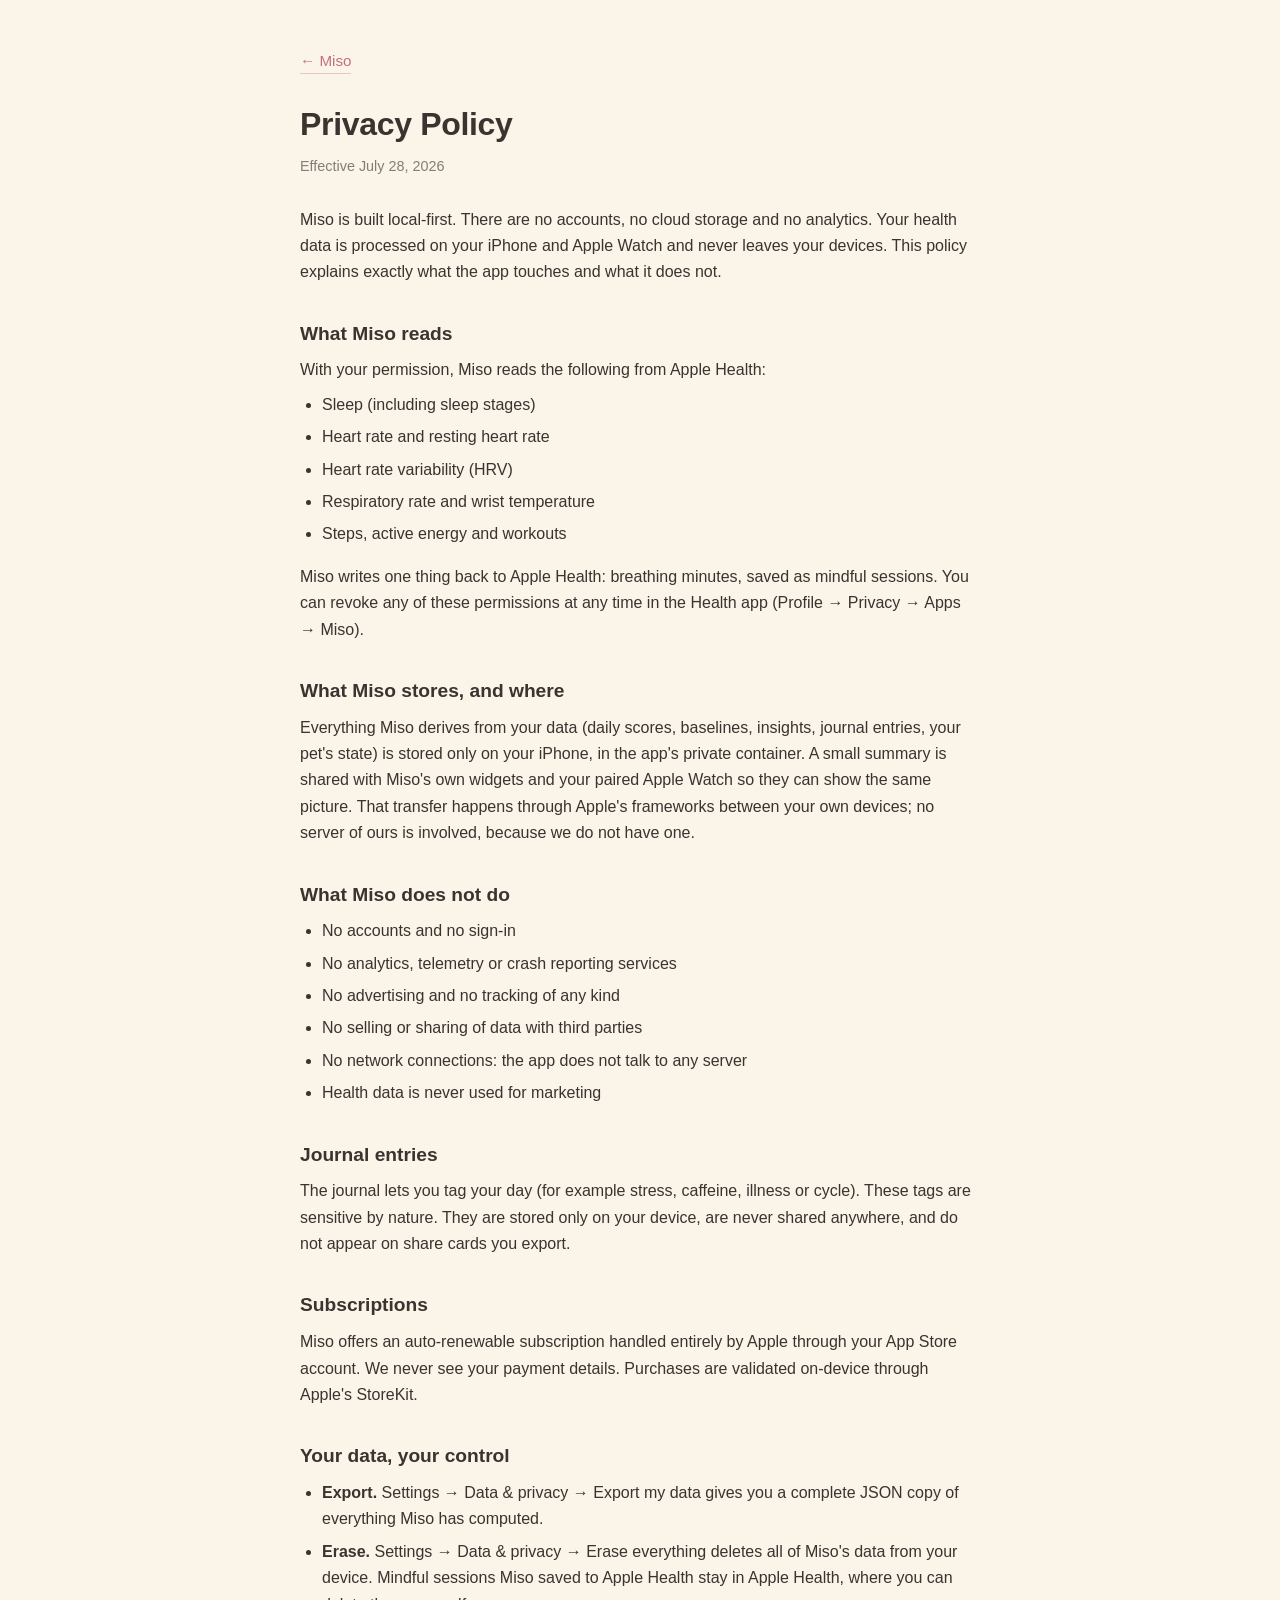
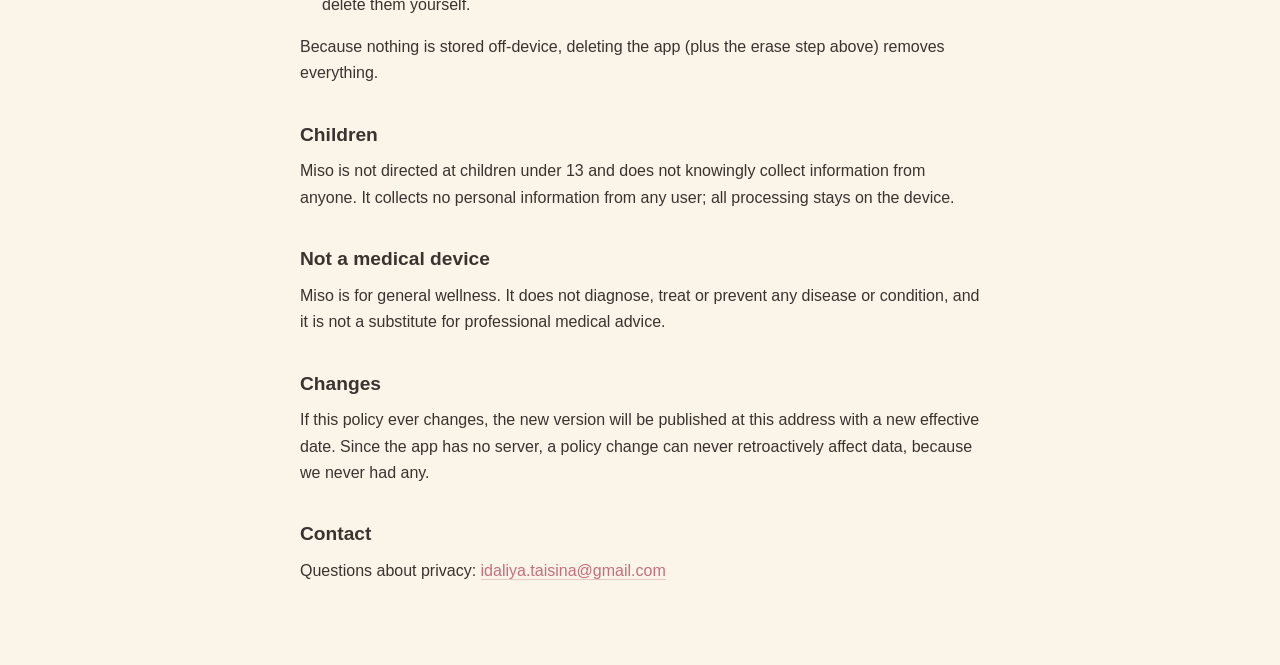
==== privacy/index.html @ 726ec5bb "Сайт Miso: политика конфиденциальности, условия использования, поддержка Co-Authored-By: Claude Fabl" ====
<!DOCTYPE html>
<html lang="en">
<head>
<meta charset="utf-8">
<meta name="viewport" content="width=device-width, initial-scale=1">
<title>Miso — Privacy Policy</title>
<link rel="stylesheet" href="../style.css">
</head>
<body>
<main>
  <a class="home" href="../">← Miso</a>
  <h1>Privacy Policy</h1>
  <p class="updated">Effective July 28, 2026</p>

  <p>Miso is built local-first. There are no accounts, no cloud storage and no analytics. Your health data is processed on your iPhone and Apple Watch and never leaves your devices. This policy explains exactly what the app touches and what it does not.</p>

  <h2>What Miso reads</h2>
  <p>With your permission, Miso reads the following from Apple Health:</p>
  <ul>
    <li>Sleep (including sleep stages)</li>
    <li>Heart rate and resting heart rate</li>
    <li>Heart rate variability (HRV)</li>
    <li>Respiratory rate and wrist temperature</li>
    <li>Steps, active energy and workouts</li>
  </ul>
  <p>Miso writes one thing back to Apple Health: breathing minutes, saved as mindful sessions. You can revoke any of these permissions at any time in the Health app (Profile → Privacy → Apps → Miso).</p>

  <h2>What Miso stores, and where</h2>
  <p>Everything Miso derives from your data (daily scores, baselines, insights, journal entries, your pet's state) is stored only on your iPhone, in the app's private container. A small summary is shared with Miso's own widgets and your paired Apple Watch so they can show the same picture. That transfer happens through Apple's frameworks between your own devices; no server of ours is involved, because we do not have one.</p>

  <h2>What Miso does not do</h2>
  <ul>
    <li>No accounts and no sign-in</li>
    <li>No analytics, telemetry or crash reporting services</li>
    <li>No advertising and no tracking of any kind</li>
    <li>No selling or sharing of data with third parties</li>
    <li>No network connections: the app does not talk to any server</li>
    <li>Health data is never used for marketing</li>
  </ul>

  <h2>Journal entries</h2>
  <p>The journal lets you tag your day (for example stress, caffeine, illness or cycle). These tags are sensitive by nature. They are stored only on your device, are never shared anywhere, and do not appear on share cards you export.</p>

  <h2>Subscriptions</h2>
  <p>Miso offers an auto-renewable subscription handled entirely by Apple through your App Store account. We never see your payment details. Purchases are validated on-device through Apple's StoreKit.</p>

  <h2>Your data, your control</h2>
  <ul>
    <li><strong>Export.</strong> Settings → Data &amp; privacy → Export my data gives you a complete JSON copy of everything Miso has computed.</li>
    <li><strong>Erase.</strong> Settings → Data &amp; privacy → Erase everything deletes all of Miso's data from your device. Mindful sessions Miso saved to Apple Health stay in Apple Health, where you can delete them yourself.</li>
  </ul>
  <p>Because nothing is stored off-device, deleting the app (plus the erase step above) removes everything.</p>

  <h2>Children</h2>
  <p>Miso is not directed at children under 13 and does not knowingly collect information from anyone. It collects no personal information from any user; all processing stays on the device.</p>

  <h2>Not a medical device</h2>
  <p>Miso is for general wellness. It does not diagnose, treat or prevent any disease or condition, and it is not a substitute for professional medical advice.</p>

  <h2>Changes</h2>
  <p>If this policy ever changes, the new version will be published at this address with a new effective date. Since the app has no server, a policy change can never retroactively affect data, because we never had any.</p>

  <h2>Contact</h2>
  <p>Questions about privacy: <a href="mailto:idaliya.taisina@gmail.com">idaliya.taisina@gmail.com</a></p>
</main>
</body>
</html>
---- style.css ----
:root {
  --bg: #FBF4E8;
  --card: #FFFFFF;
  --ink: #3A3330;
  --ink-soft: rgba(58, 51, 48, 0.62);
  --accent: #E8A0A8;
  --blue: #8FB8D8;
  --maxw: 680px;
}
* { box-sizing: border-box; margin: 0; padding: 0; }
body {
  background: var(--bg);
  color: var(--ink);
  font-family: -apple-system, BlinkMacSystemFont, "Segoe UI", Roboto, sans-serif;
  line-height: 1.65;
  padding: 48px 20px 80px;
}
main { max-width: var(--maxw); margin: 0 auto; }
h1 { font-size: 2rem; margin-bottom: 4px; letter-spacing: -0.01em; }
h2 { font-size: 1.2rem; margin: 32px 0 8px; }
p, li { color: var(--ink); }
.muted { color: var(--ink-soft); }
.updated { color: var(--ink-soft); font-size: 0.9rem; margin-bottom: 28px; }
ul { padding-left: 22px; margin: 8px 0 16px; }
li { margin-bottom: 6px; }
a { color: #C4707A; text-decoration: none; border-bottom: 1px solid rgba(196, 112, 122, 0.35); }
a:hover { border-bottom-color: #C4707A; }
.home { display: inline-block; margin-bottom: 24px; font-size: 0.95rem; }
.hero { text-align: center; padding: 24px 0 8px; }
.hero .pet { font-size: 64px; line-height: 1; }
.hero p.tag { font-size: 1.15rem; color: var(--ink-soft); margin: 8px 0 24px; }
.links { display: flex; gap: 14px; justify-content: center; flex-wrap: wrap; margin-top: 28px; }
.links a {
  background: var(--card); border: none; border-radius: 14px;
  padding: 12px 20px; box-shadow: 0 2px 10px rgba(58, 51, 48, 0.07);
}
footer { max-width: var(--maxw); margin: 56px auto 0; color: var(--ink-soft); font-size: 0.85rem; text-align: center; }
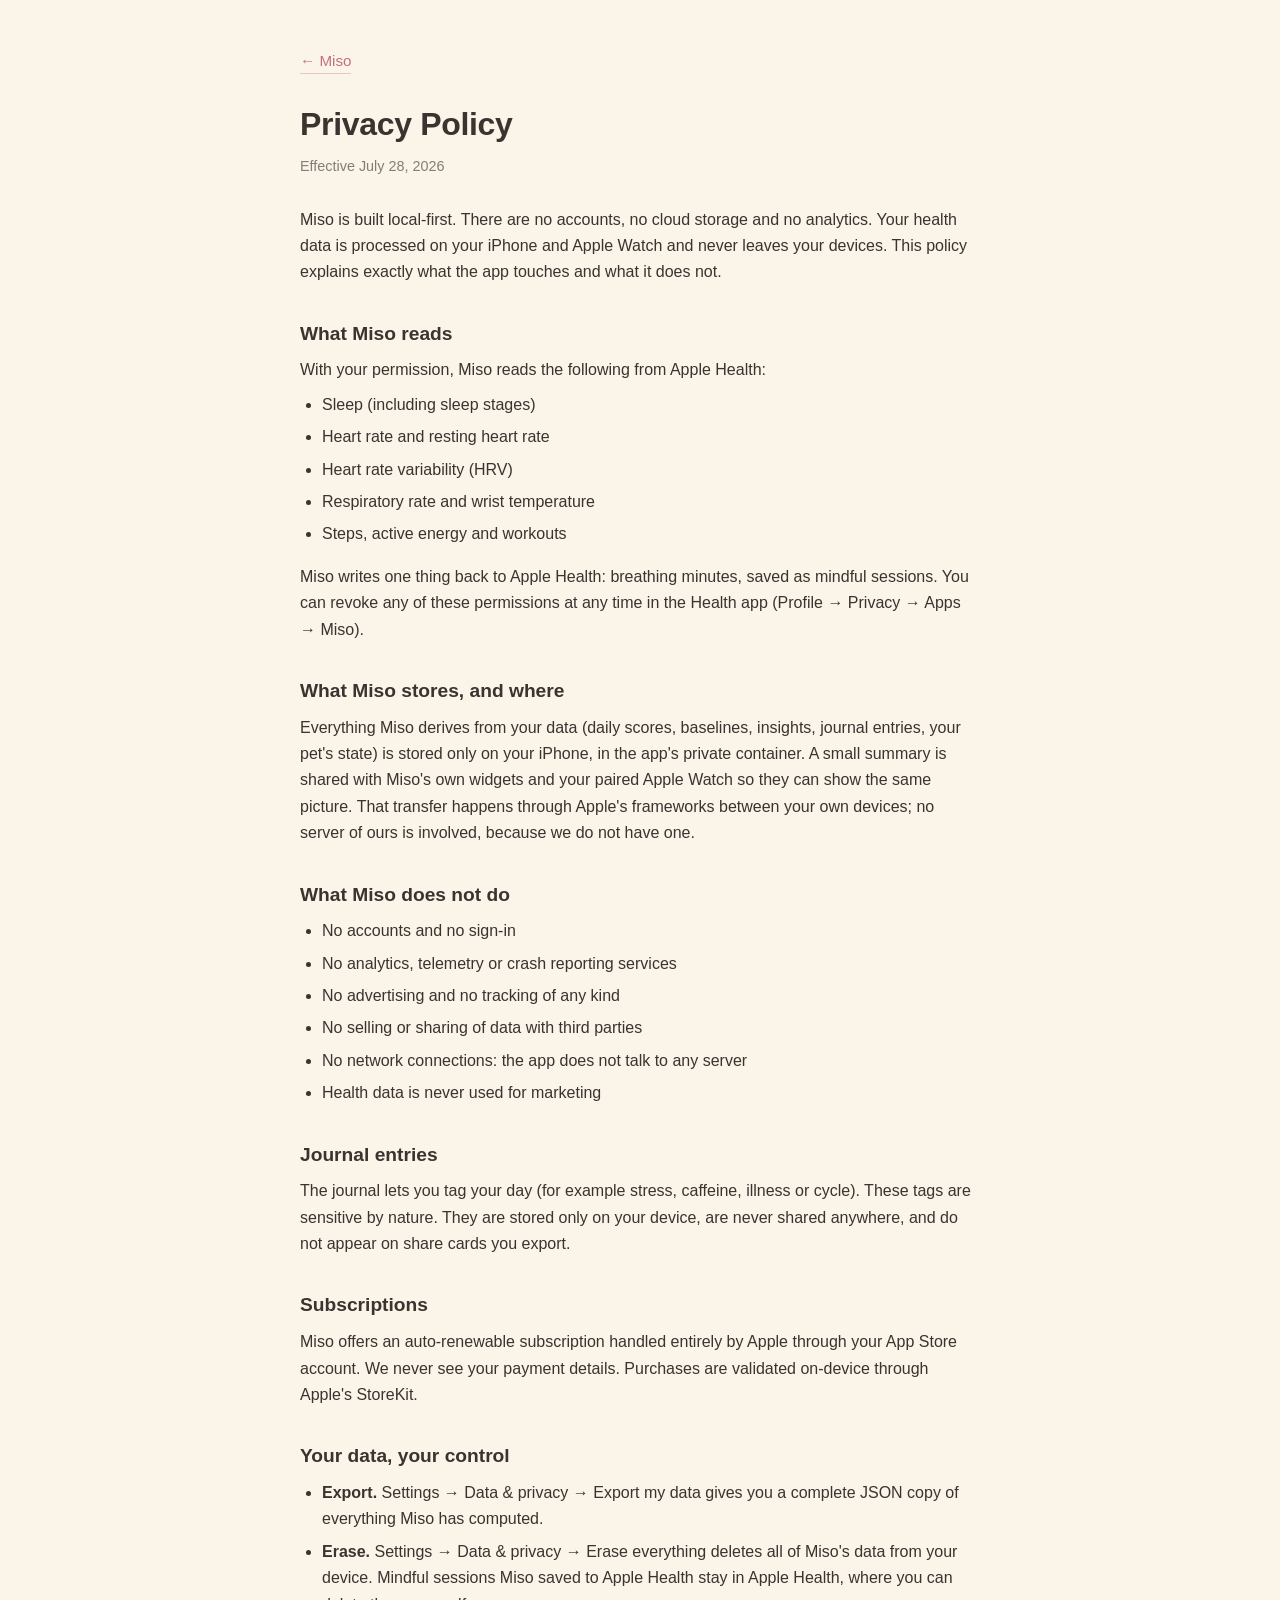
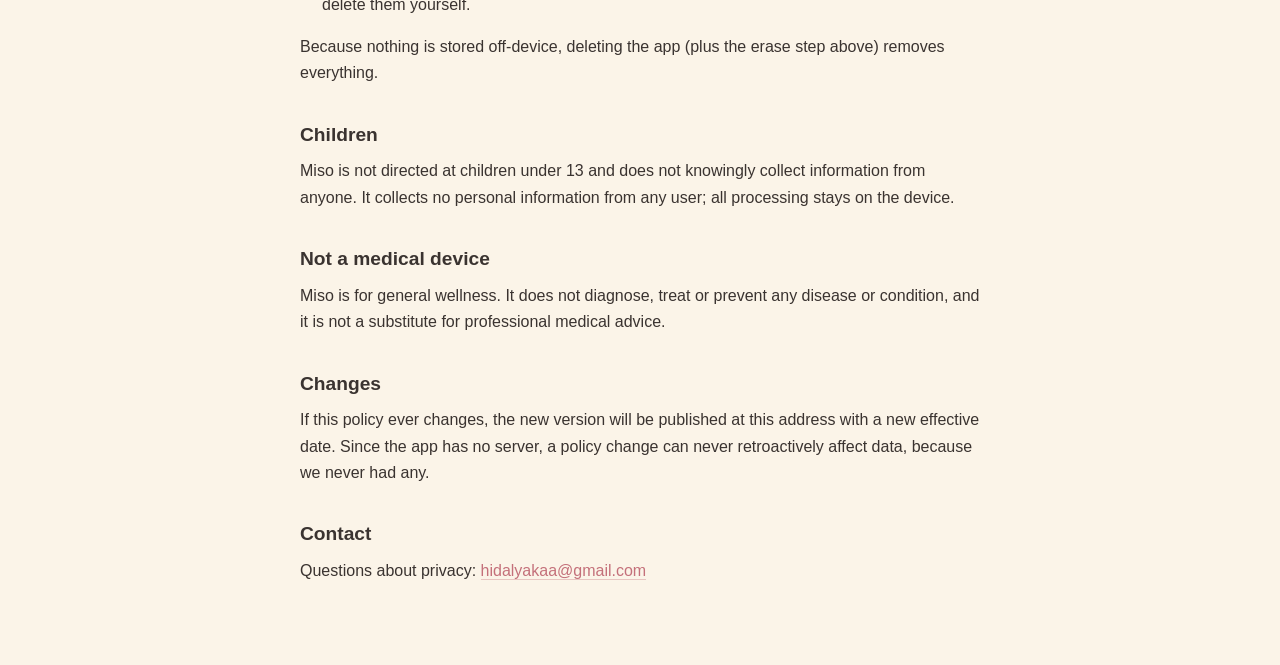
==== commit 1642ab48: "Почта поддержки: hidalyakaa@gmail.com Co-Authored-By: Claude Fable 5 <noreply@anthropic.com>" ====
--- a/privacy/index.html
+++ b/privacy/index.html
@@ -61,7 +61,7 @@
   <p>If this policy ever changes, the new version will be published at this address with a new effective date. Since the app has no server, a policy change can never retroactively affect data, because we never had any.</p>
 
   <h2>Contact</h2>
-  <p>Questions about privacy: <a href="mailto:idaliya.taisina@gmail.com">idaliya.taisina@gmail.com</a></p>
+  <p>Questions about privacy: <a href="mailto:hidalyakaa@gmail.com">hidalyakaa@gmail.com</a></p>
 </main>
 </body>
 </html>
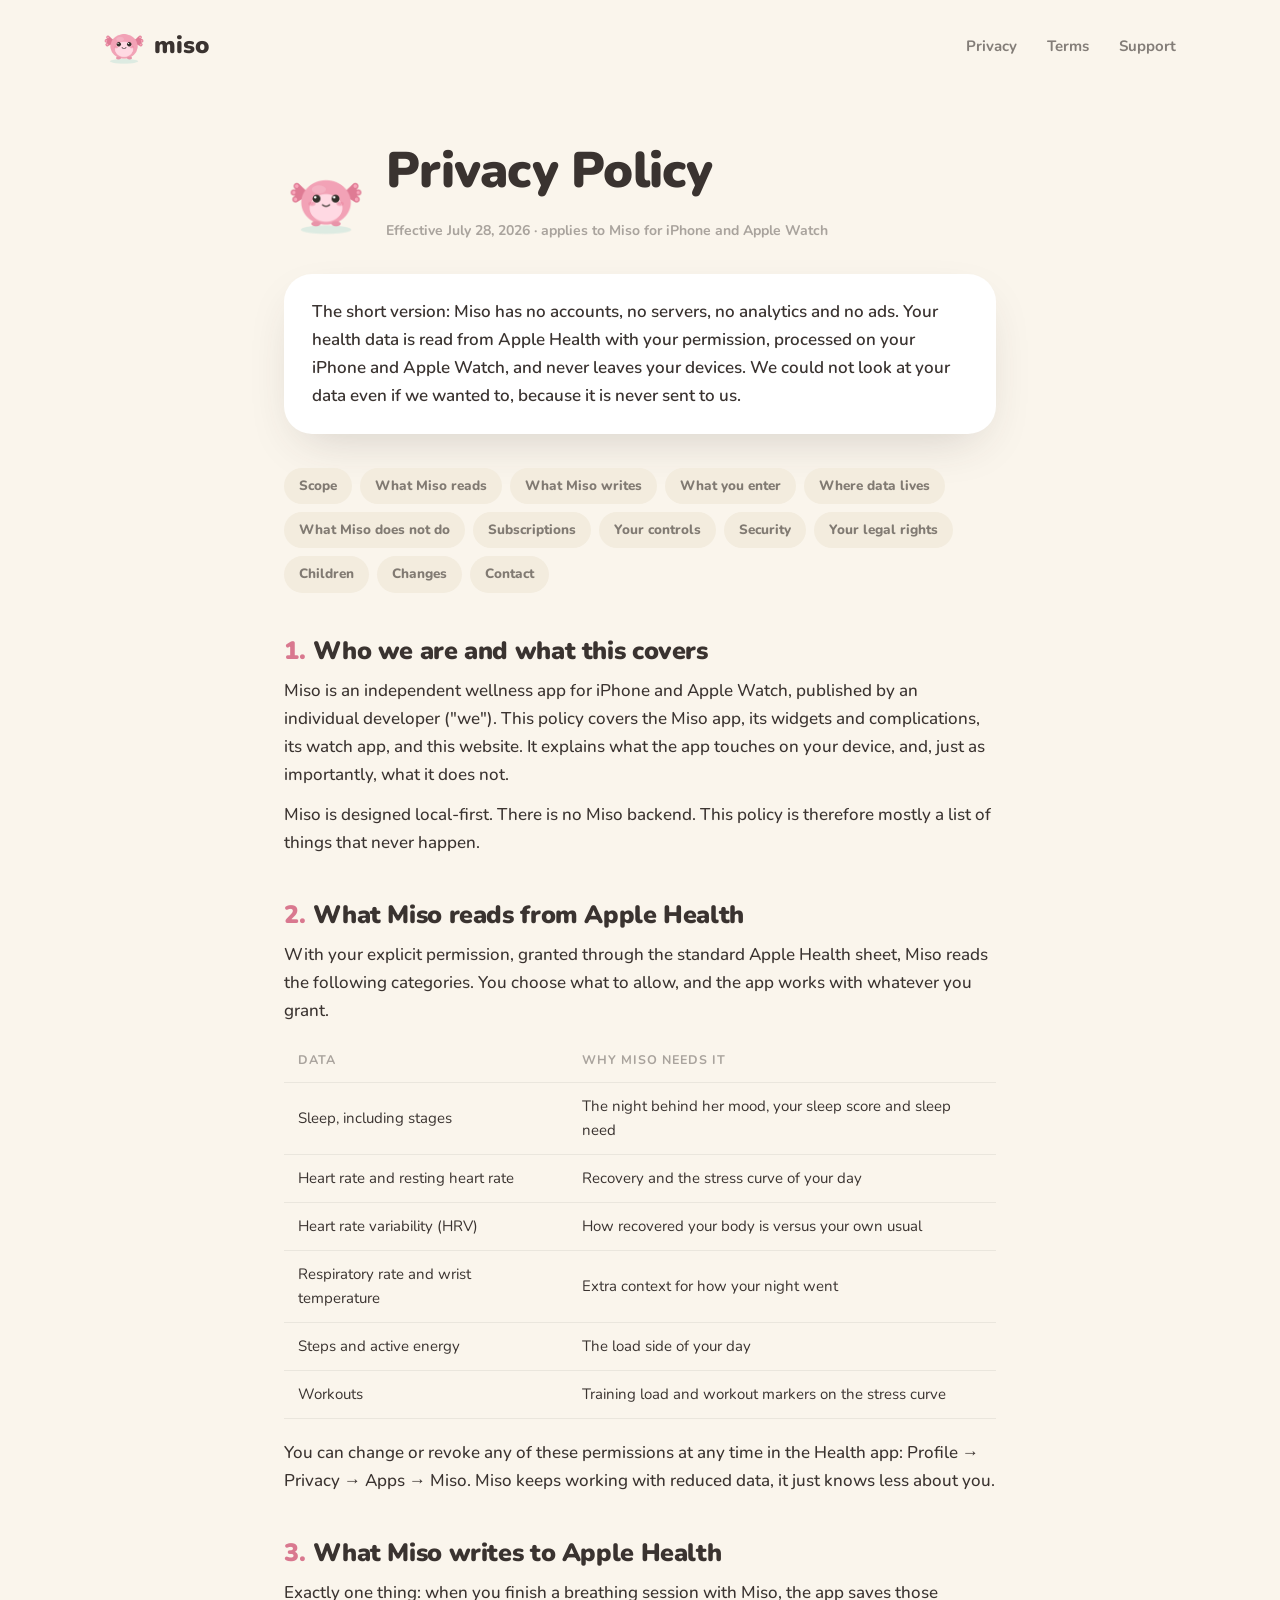
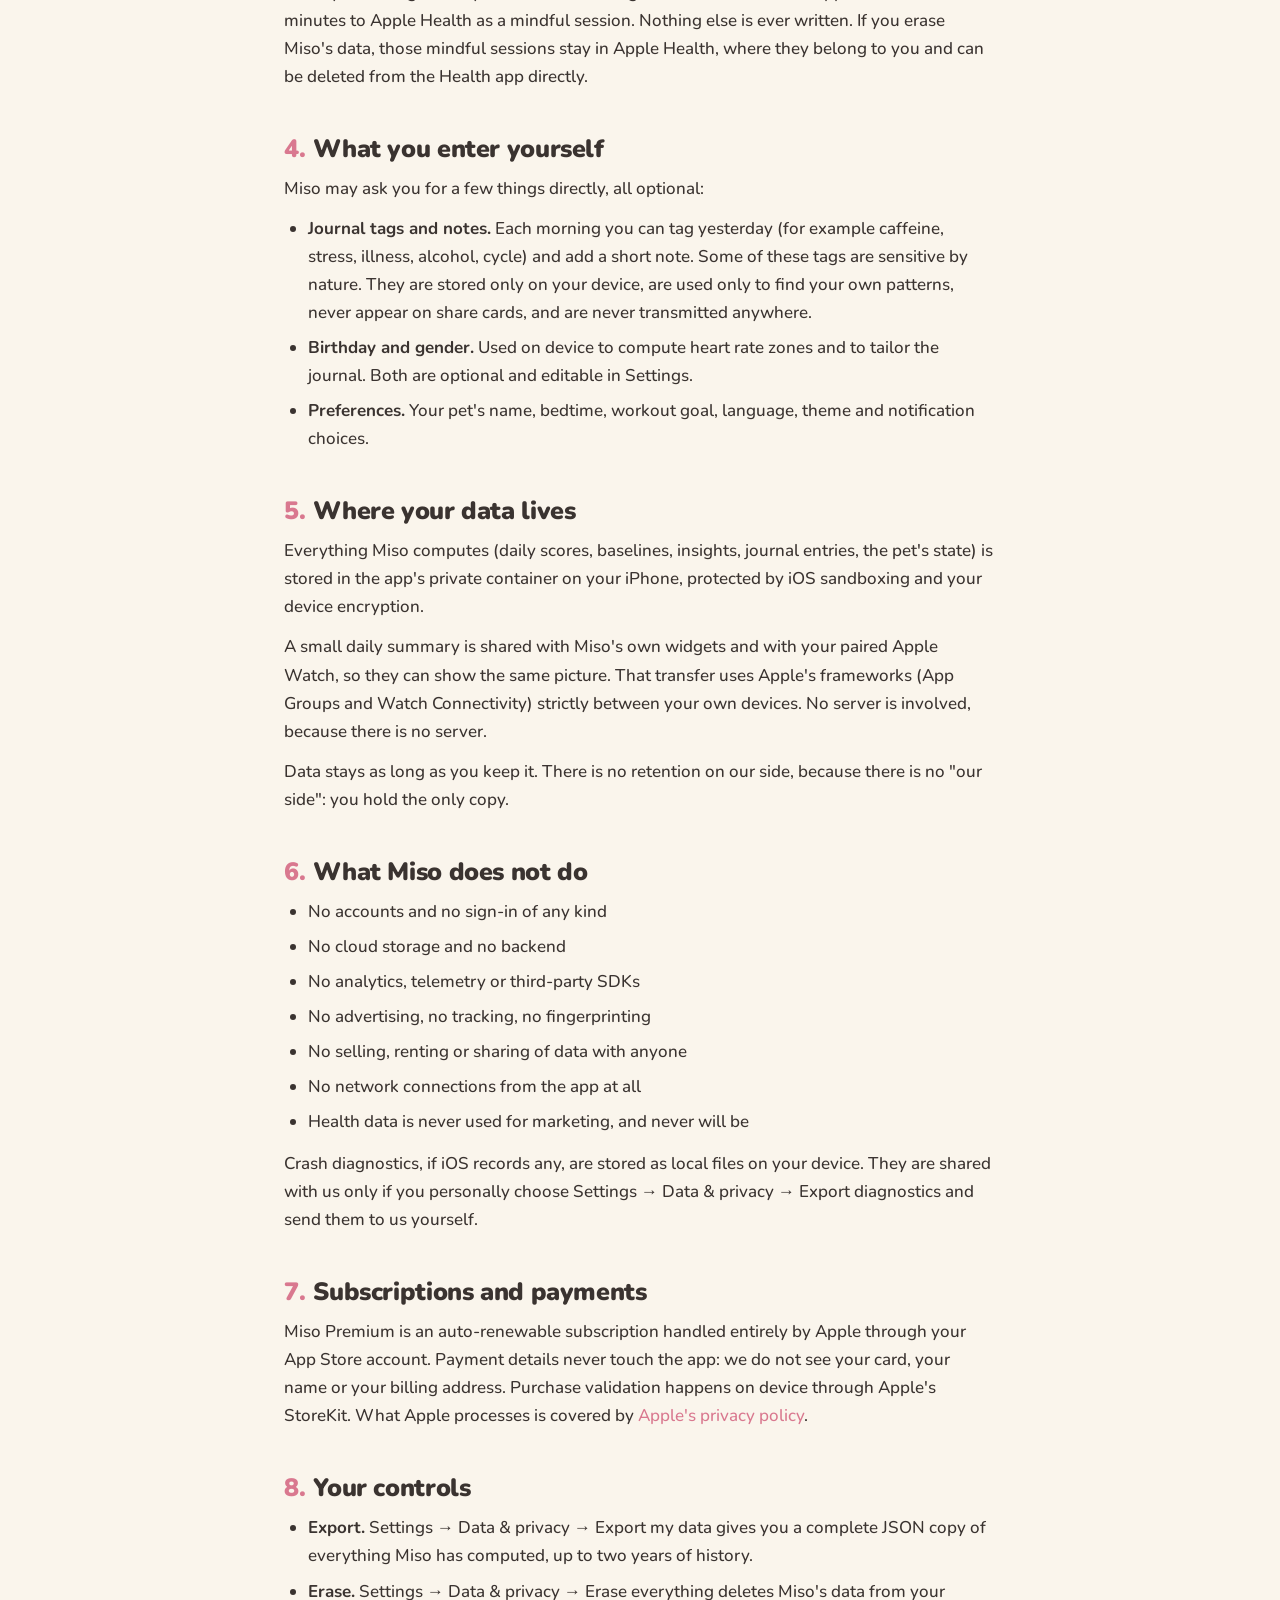
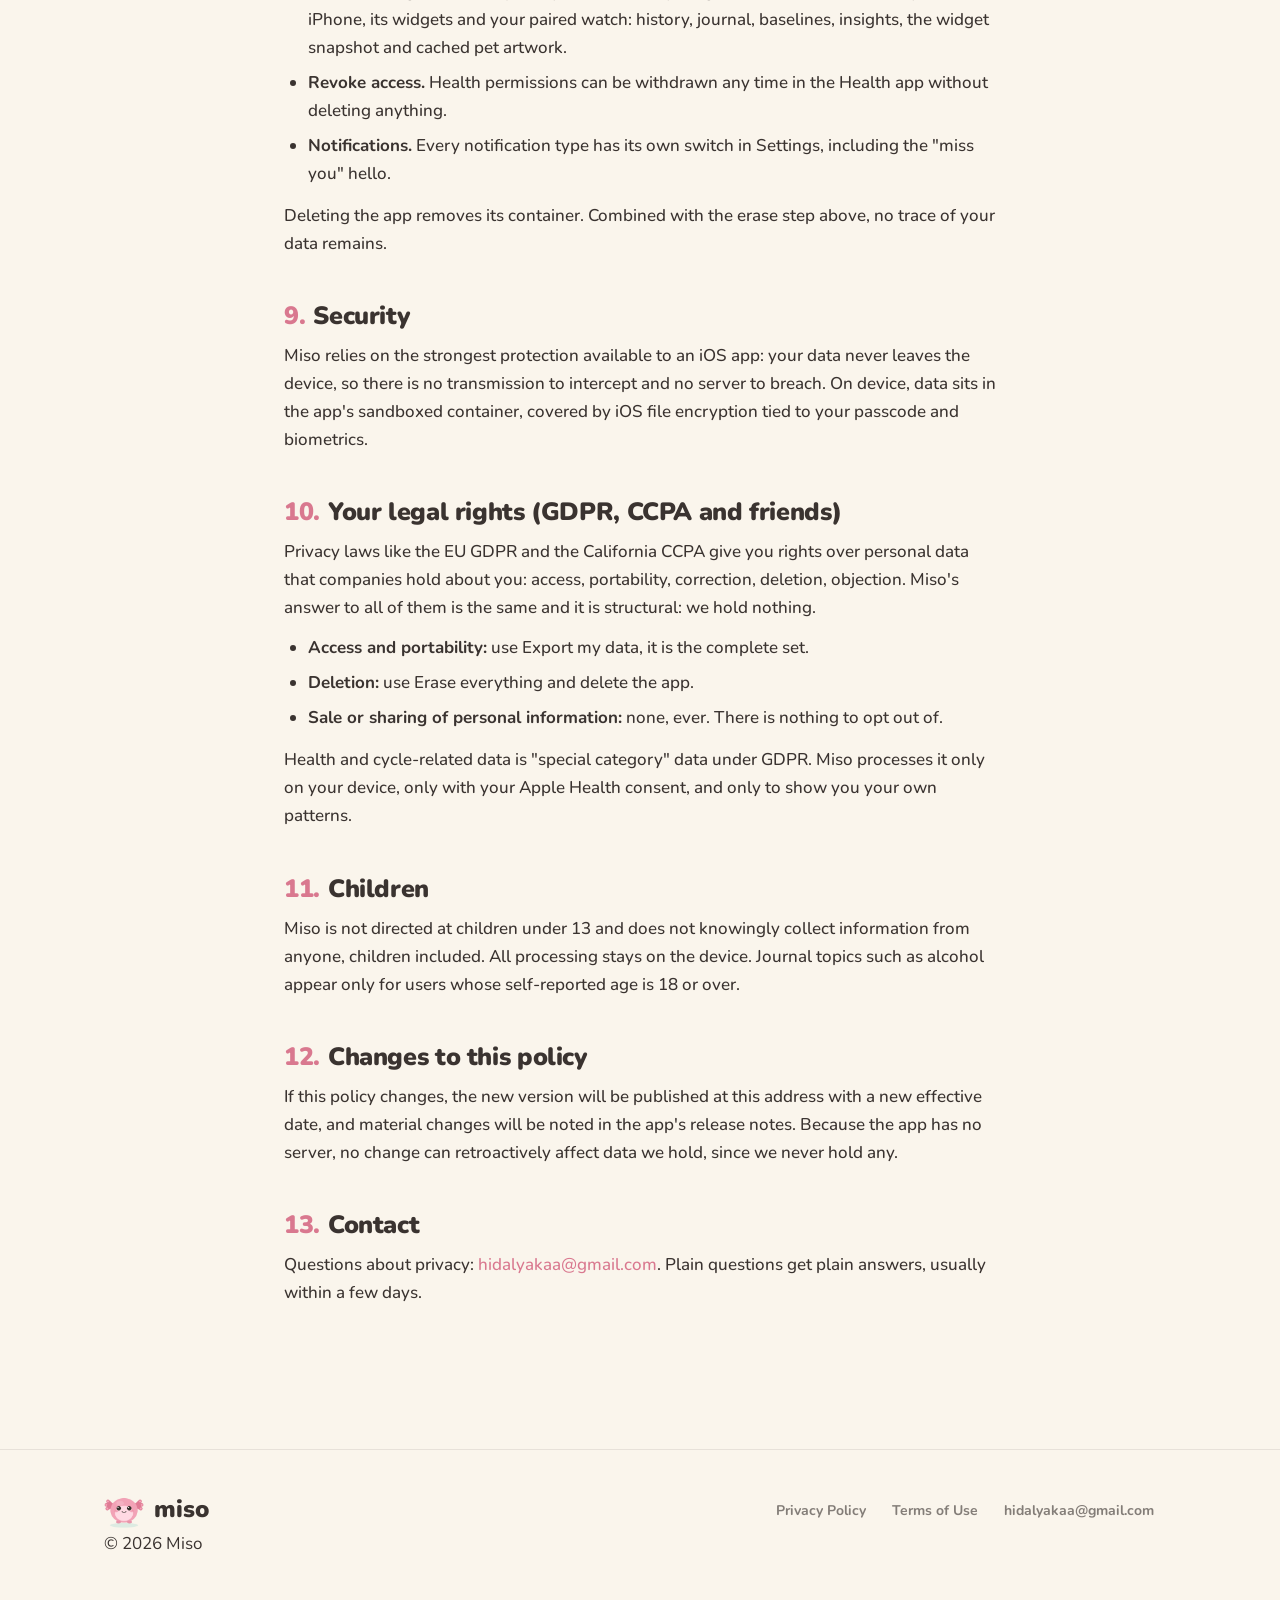
==== commit 4aa728ba: "Полный редизайн: лендинг с Мисо и скриншотами, развёрнутые Privacy и Terms Co-Authored-By: Claude Fa" ====
--- a/privacy/index.html
+++ b/privacy/index.html
@@ -3,65 +3,143 @@
 <head>
 <meta charset="utf-8">
 <meta name="viewport" content="width=device-width, initial-scale=1">
-<title>Miso — Privacy Policy</title>
+<title>Privacy Policy — Miso</title>
+<meta name="description" content="Miso's privacy policy: no accounts, no cloud, no analytics. Your health data is processed on your devices and never leaves them.">
+<link rel="icon" href="../assets/app-icon.png">
+<link rel="preconnect" href="https://fonts.googleapis.com">
+<link rel="preconnect" href="https://fonts.gstatic.com" crossorigin>
+<link href="https://fonts.googleapis.com/css2?family=Nunito:wght@500;600;700;800;900&display=swap" rel="stylesheet">
 <link rel="stylesheet" href="../style.css">
 </head>
 <body>
-<main>
-  <a class="home" href="../">← Miso</a>
-  <h1>Privacy Policy</h1>
-  <p class="updated">Effective July 28, 2026</p>
 
-  <p>Miso is built local-first. There are no accounts, no cloud storage and no analytics. Your health data is processed on your iPhone and Apple Watch and never leaves your devices. This policy explains exactly what the app touches and what it does not.</p>
+<header class="site">
+  <a class="wordmark" href="../"><img src="../assets/app-icon.png" alt="">miso</a>
+  <nav class="site">
+    <a href="./">Privacy</a>
+    <a href="../terms/">Terms</a>
+    <a href="mailto:hidalyakaa@gmail.com">Support</a>
+  </nav>
+</header>
 
-  <h2>What Miso reads</h2>
-  <p>With your permission, Miso reads the following from Apple Health:</p>
+<main class="doc">
+  <div class="doc-hero">
+    <img src="../assets/miso-rested.png" alt="">
+    <div>
+      <h1>Privacy Policy</h1>
+      <p class="updated">Effective July 28, 2026 · applies to Miso for iPhone and Apple Watch</p>
+    </div>
+  </div>
+
+  <p class="intro">The short version: Miso has no accounts, no servers, no analytics and no ads. Your health data is read from Apple Health with your permission, processed on your iPhone and Apple Watch, and never leaves your devices. We could not look at your data even if we wanted to, because it is never sent to us.</p>
+
+  <nav class="toc">
+    <a href="#scope">Scope</a>
+    <a href="#reads">What Miso reads</a>
+    <a href="#writes">What Miso writes</a>
+    <a href="#you-enter">What you enter</a>
+    <a href="#storage">Where data lives</a>
+    <a href="#not">What Miso does not do</a>
+    <a href="#subscriptions">Subscriptions</a>
+    <a href="#controls">Your controls</a>
+    <a href="#security">Security</a>
+    <a href="#rights">Your legal rights</a>
+    <a href="#children">Children</a>
+    <a href="#changes">Changes</a>
+    <a href="#contact">Contact</a>
+  </nav>
+
+  <h2 id="scope"><span class="num">1.</span>Who we are and what this covers</h2>
+  <p>Miso is an independent wellness app for iPhone and Apple Watch, published by an individual developer ("we"). This policy covers the Miso app, its widgets and complications, its watch app, and this website. It explains what the app touches on your device, and, just as importantly, what it does not.</p>
+  <p>Miso is designed local-first. There is no Miso backend. This policy is therefore mostly a list of things that never happen.</p>
+
+  <h2 id="reads"><span class="num">2.</span>What Miso reads from Apple Health</h2>
+  <p>With your explicit permission, granted through the standard Apple Health sheet, Miso reads the following categories. You choose what to allow, and the app works with whatever you grant.</p>
+  <table>
+    <tr><th>Data</th><th>Why Miso needs it</th></tr>
+    <tr><td>Sleep, including stages</td><td>The night behind her mood, your sleep score and sleep need</td></tr>
+    <tr><td>Heart rate and resting heart rate</td><td>Recovery and the stress curve of your day</td></tr>
+    <tr><td>Heart rate variability (HRV)</td><td>How recovered your body is versus your own usual</td></tr>
+    <tr><td>Respiratory rate and wrist temperature</td><td>Extra context for how your night went</td></tr>
+    <tr><td>Steps and active energy</td><td>The load side of your day</td></tr>
+    <tr><td>Workouts</td><td>Training load and workout markers on the stress curve</td></tr>
+  </table>
+  <p>You can change or revoke any of these permissions at any time in the Health app: Profile → Privacy → Apps → Miso. Miso keeps working with reduced data, it just knows less about you.</p>
+
+  <h2 id="writes"><span class="num">3.</span>What Miso writes to Apple Health</h2>
+  <p>Exactly one thing: when you finish a breathing session with Miso, the app saves those minutes to Apple Health as a mindful session. Nothing else is ever written. If you erase Miso's data, those mindful sessions stay in Apple Health, where they belong to you and can be deleted from the Health app directly.</p>
+
+  <h2 id="you-enter"><span class="num">4.</span>What you enter yourself</h2>
+  <p>Miso may ask you for a few things directly, all optional:</p>
   <ul>
-    <li>Sleep (including sleep stages)</li>
-    <li>Heart rate and resting heart rate</li>
-    <li>Heart rate variability (HRV)</li>
-    <li>Respiratory rate and wrist temperature</li>
-    <li>Steps, active energy and workouts</li>
-  </ul>
-  <p>Miso writes one thing back to Apple Health: breathing minutes, saved as mindful sessions. You can revoke any of these permissions at any time in the Health app (Profile → Privacy → Apps → Miso).</p>
-
-  <h2>What Miso stores, and where</h2>
-  <p>Everything Miso derives from your data (daily scores, baselines, insights, journal entries, your pet's state) is stored only on your iPhone, in the app's private container. A small summary is shared with Miso's own widgets and your paired Apple Watch so they can show the same picture. That transfer happens through Apple's frameworks between your own devices; no server of ours is involved, because we do not have one.</p>
-
-  <h2>What Miso does not do</h2>
-  <ul>
-    <li>No accounts and no sign-in</li>
-    <li>No analytics, telemetry or crash reporting services</li>
-    <li>No advertising and no tracking of any kind</li>
-    <li>No selling or sharing of data with third parties</li>
-    <li>No network connections: the app does not talk to any server</li>
-    <li>Health data is never used for marketing</li>
+    <li><strong>Journal tags and notes.</strong> Each morning you can tag yesterday (for example caffeine, stress, illness, alcohol, cycle) and add a short note. Some of these tags are sensitive by nature. They are stored only on your device, are used only to find your own patterns, never appear on share cards, and are never transmitted anywhere.</li>
+    <li><strong>Birthday and gender.</strong> Used on device to compute heart rate zones and to tailor the journal. Both are optional and editable in Settings.</li>
+    <li><strong>Preferences.</strong> Your pet's name, bedtime, workout goal, language, theme and notification choices.</li>
   </ul>
 
-  <h2>Journal entries</h2>
-  <p>The journal lets you tag your day (for example stress, caffeine, illness or cycle). These tags are sensitive by nature. They are stored only on your device, are never shared anywhere, and do not appear on share cards you export.</p>
+  <h2 id="storage"><span class="num">5.</span>Where your data lives</h2>
+  <p>Everything Miso computes (daily scores, baselines, insights, journal entries, the pet's state) is stored in the app's private container on your iPhone, protected by iOS sandboxing and your device encryption.</p>
+  <p>A small daily summary is shared with Miso's own widgets and with your paired Apple Watch, so they can show the same picture. That transfer uses Apple's frameworks (App Groups and Watch Connectivity) strictly between your own devices. No server is involved, because there is no server.</p>
+  <p>Data stays as long as you keep it. There is no retention on our side, because there is no "our side": you hold the only copy.</p>
 
-  <h2>Subscriptions</h2>
-  <p>Miso offers an auto-renewable subscription handled entirely by Apple through your App Store account. We never see your payment details. Purchases are validated on-device through Apple's StoreKit.</p>
+  <h2 id="not"><span class="num">6.</span>What Miso does not do</h2>
+  <ul>
+    <li>No accounts and no sign-in of any kind</li>
+    <li>No cloud storage and no backend</li>
+    <li>No analytics, telemetry or third-party SDKs</li>
+    <li>No advertising, no tracking, no fingerprinting</li>
+    <li>No selling, renting or sharing of data with anyone</li>
+    <li>No network connections from the app at all</li>
+    <li>Health data is never used for marketing, and never will be</li>
+  </ul>
+  <p>Crash diagnostics, if iOS records any, are stored as local files on your device. They are shared with us only if you personally choose Settings → Data &amp; privacy → Export diagnostics and send them to us yourself.</p>
 
-  <h2>Your data, your control</h2>
+  <h2 id="subscriptions"><span class="num">7.</span>Subscriptions and payments</h2>
+  <p>Miso Premium is an auto-renewable subscription handled entirely by Apple through your App Store account. Payment details never touch the app: we do not see your card, your name or your billing address. Purchase validation happens on device through Apple's StoreKit. What Apple processes is covered by <a href="https://www.apple.com/legal/privacy/">Apple's privacy policy</a>.</p>
+
+  <h2 id="controls"><span class="num">8.</span>Your controls</h2>
   <ul>
-    <li><strong>Export.</strong> Settings → Data &amp; privacy → Export my data gives you a complete JSON copy of everything Miso has computed.</li>
-    <li><strong>Erase.</strong> Settings → Data &amp; privacy → Erase everything deletes all of Miso's data from your device. Mindful sessions Miso saved to Apple Health stay in Apple Health, where you can delete them yourself.</li>
+    <li><strong>Export.</strong> Settings → Data &amp; privacy → Export my data gives you a complete JSON copy of everything Miso has computed, up to two years of history.</li>
+    <li><strong>Erase.</strong> Settings → Data &amp; privacy → Erase everything deletes Miso's data from your iPhone, its widgets and your paired watch: history, journal, baselines, insights, the widget snapshot and cached pet artwork.</li>
+    <li><strong>Revoke access.</strong> Health permissions can be withdrawn any time in the Health app without deleting anything.</li>
+    <li><strong>Notifications.</strong> Every notification type has its own switch in Settings, including the "miss you" hello.</li>
   </ul>
-  <p>Because nothing is stored off-device, deleting the app (plus the erase step above) removes everything.</p>
+  <p>Deleting the app removes its container. Combined with the erase step above, no trace of your data remains.</p>
 
-  <h2>Children</h2>
-  <p>Miso is not directed at children under 13 and does not knowingly collect information from anyone. It collects no personal information from any user; all processing stays on the device.</p>
+  <h2 id="security"><span class="num">9.</span>Security</h2>
+  <p>Miso relies on the strongest protection available to an iOS app: your data never leaves the device, so there is no transmission to intercept and no server to breach. On device, data sits in the app's sandboxed container, covered by iOS file encryption tied to your passcode and biometrics.</p>
 
-  <h2>Not a medical device</h2>
-  <p>Miso is for general wellness. It does not diagnose, treat or prevent any disease or condition, and it is not a substitute for professional medical advice.</p>
+  <h2 id="rights"><span class="num">10.</span>Your legal rights (GDPR, CCPA and friends)</h2>
+  <p>Privacy laws like the EU GDPR and the California CCPA give you rights over personal data that companies hold about you: access, portability, correction, deletion, objection. Miso's answer to all of them is the same and it is structural: we hold nothing.</p>
+  <ul>
+    <li><strong>Access and portability:</strong> use Export my data, it is the complete set.</li>
+    <li><strong>Deletion:</strong> use Erase everything and delete the app.</li>
+    <li><strong>Sale or sharing of personal information:</strong> none, ever. There is nothing to opt out of.</li>
+  </ul>
+  <p>Health and cycle-related data is "special category" data under GDPR. Miso processes it only on your device, only with your Apple Health consent, and only to show you your own patterns.</p>
 
-  <h2>Changes</h2>
-  <p>If this policy ever changes, the new version will be published at this address with a new effective date. Since the app has no server, a policy change can never retroactively affect data, because we never had any.</p>
+  <h2 id="children"><span class="num">11.</span>Children</h2>
+  <p>Miso is not directed at children under 13 and does not knowingly collect information from anyone, children included. All processing stays on the device. Journal topics such as alcohol appear only for users whose self-reported age is 18 or over.</p>
 
-  <h2>Contact</h2>
-  <p>Questions about privacy: <a href="mailto:hidalyakaa@gmail.com">hidalyakaa@gmail.com</a></p>
+  <h2 id="changes"><span class="num">12.</span>Changes to this policy</h2>
+  <p>If this policy changes, the new version will be published at this address with a new effective date, and material changes will be noted in the app's release notes. Because the app has no server, no change can retroactively affect data we hold, since we never hold any.</p>
+
+  <h2 id="contact"><span class="num">13.</span>Contact</h2>
+  <p>Questions about privacy: <a href="mailto:hidalyakaa@gmail.com">hidalyakaa@gmail.com</a>. Plain questions get plain answers, usually within a few days.</p>
 </main>
+
+<footer class="site">
+  <div class="wrap">
+    <div class="foot">
+      <a class="wordmark" href="../"><img src="../assets/app-icon.png" alt="">miso</a>
+      <nav>
+        <a href="./">Privacy Policy</a>
+        <a href="../terms/">Terms of Use</a>
+        <a href="mailto:hidalyakaa@gmail.com">hidalyakaa@gmail.com</a>
+      </nav>
+    </div>
+    <p class="fine">© 2026 Miso</p>
+  </div>
+</footer>
 </body>
 </html>
--- a/style.css
+++ b/style.css
@@ -1,37 +1,224 @@
+/* Miso site — пастельный toy-like стиль приложения: крем, розовый
+   аксолотль, всё скруглённое, Nunito. Тёмная тема из токенов приложения. */
+
 :root {
-  --bg: #FBF4E8;
+  --bg: #FAF5EC;
+  --bg-soft: #F3ECDE;
   --card: #FFFFFF;
   --ink: #3A3330;
-  --ink-soft: rgba(58, 51, 48, 0.62);
-  --accent: #E8A0A8;
-  --blue: #8FB8D8;
-  --maxw: 680px;
-}
+  --ink-60: rgba(58, 51, 48, 0.62);
+  --ink-40: rgba(58, 51, 48, 0.42);
+  --pink: #F2A9BC;
+  --pink-deep: #D9788F;
+  --sage: #8FBF9F;
+  --sage-deep: #5E8F6E;
+  --blue: #9CC1DE;
+  --blue-deep: #5B87A8;
+  --lav: #B8B1E3;
+  --lav-deep: #7F76B8;
+  --sun: #F2CE7B;
+  --radius: 28px;
+  --radius-lg: 44px;
+  --shadow: 0 18px 50px -18px rgba(58, 51, 48, 0.22);
+  --maxw: 1120px;
+}
+@media (prefers-color-scheme: dark) {
+  :root {
+    --bg: #26221B;
+    --bg-soft: #2E2921;
+    --card: #332D24;
+    --ink: #F1E9DB;
+    --ink-60: rgba(241, 233, 219, 0.66);
+    --ink-40: rgba(241, 233, 219, 0.44);
+    --shadow: 0 18px 50px -18px rgba(0, 0, 0, 0.5);
+  }
+}
+
 * { box-sizing: border-box; margin: 0; padding: 0; }
+html { scroll-behavior: smooth; }
 body {
   background: var(--bg);
   color: var(--ink);
-  font-family: -apple-system, BlinkMacSystemFont, "Segoe UI", Roboto, sans-serif;
+  font-family: "Nunito", -apple-system, BlinkMacSystemFont, sans-serif;
+  font-size: 17px;
   line-height: 1.65;
-  padding: 48px 20px 80px;
-}
-main { max-width: var(--maxw); margin: 0 auto; }
-h1 { font-size: 2rem; margin-bottom: 4px; letter-spacing: -0.01em; }
-h2 { font-size: 1.2rem; margin: 32px 0 8px; }
-p, li { color: var(--ink); }
-.muted { color: var(--ink-soft); }
-.updated { color: var(--ink-soft); font-size: 0.9rem; margin-bottom: 28px; }
-ul { padding-left: 22px; margin: 8px 0 16px; }
-li { margin-bottom: 6px; }
-a { color: #C4707A; text-decoration: none; border-bottom: 1px solid rgba(196, 112, 122, 0.35); }
-a:hover { border-bottom-color: #C4707A; }
-.home { display: inline-block; margin-bottom: 24px; font-size: 0.95rem; }
-.hero { text-align: center; padding: 24px 0 8px; }
-.hero .pet { font-size: 64px; line-height: 1; }
-.hero p.tag { font-size: 1.15rem; color: var(--ink-soft); margin: 8px 0 24px; }
-.links { display: flex; gap: 14px; justify-content: center; flex-wrap: wrap; margin-top: 28px; }
-.links a {
-  background: var(--card); border: none; border-radius: 14px;
-  padding: 12px 20px; box-shadow: 0 2px 10px rgba(58, 51, 48, 0.07);
-}
-footer { max-width: var(--maxw); margin: 56px auto 0; color: var(--ink-soft); font-size: 0.85rem; text-align: center; }
+  overflow-x: hidden;
+}
+img { max-width: 100%; display: block; }
+a { color: var(--pink-deep); text-decoration: none; }
+
+.wrap { max-width: var(--maxw); margin: 0 auto; padding: 0 24px; }
+
+/* ---------- фоновые пятна ---------- */
+.blobs { position: fixed; inset: 0; z-index: -1; overflow: hidden; pointer-events: none; }
+.blob { position: absolute; border-radius: 50%; filter: blur(90px); opacity: 0.5; }
+@media (prefers-color-scheme: dark) { .blob { opacity: 0.18; } }
+.blob.p { background: var(--pink); width: 520px; height: 520px; top: -140px; right: -120px; }
+.blob.b { background: var(--blue); width: 460px; height: 460px; top: 46%; left: -180px; }
+.blob.s { background: var(--sage); width: 420px; height: 420px; bottom: -160px; right: 8%; }
+
+/* ---------- шапка ---------- */
+header.site {
+  display: flex; align-items: center; justify-content: space-between;
+  max-width: var(--maxw); margin: 0 auto; padding: 26px 24px;
+}
+.wordmark { display: flex; align-items: center; gap: 10px; font-weight: 900; font-size: 24px; color: var(--ink); }
+.wordmark img { width: 40px; height: 40px; border-radius: 12px; }
+nav.site a { color: var(--ink-60); font-weight: 700; font-size: 15px; margin-left: 26px; transition: color 0.2s; }
+nav.site a:hover { color: var(--pink-deep); }
+
+/* ---------- герой ---------- */
+.hero {
+  display: grid; grid-template-columns: 1.05fr 0.95fr; align-items: center;
+  gap: 24px; padding: 46px 0 30px; min-height: 66vh;
+}
+.hero h1 {
+  font-size: clamp(44px, 6vw, 72px); font-weight: 900; line-height: 1.04;
+  letter-spacing: -0.02em;
+}
+.hero h1 .hl { color: var(--pink-deep); position: relative; white-space: nowrap; }
+.hero h1 .hl::after {
+  content: ""; position: absolute; left: 2px; right: 2px; bottom: 6px; height: 0.34em;
+  background: var(--pink); opacity: 0.35; border-radius: 8px; z-index: -1;
+}
+.hero p.lead { margin: 22px 0 8px; font-size: 20px; color: var(--ink-60); max-width: 30em; font-weight: 600; }
+.chips { display: flex; gap: 10px; flex-wrap: wrap; margin-top: 26px; }
+.chip {
+  background: var(--card); border-radius: 999px; padding: 10px 18px;
+  font-weight: 800; font-size: 14px; box-shadow: var(--shadow); color: var(--ink);
+}
+.chip.accent { background: var(--ink); color: var(--bg); }
+@media (prefers-color-scheme: dark) { .chip.accent { background: var(--pink); color: #26221B; } }
+.hero-art { position: relative; display: flex; justify-content: center; }
+.hero-art .glow {
+  position: absolute; inset: 8%; border-radius: 50%;
+  background: radial-gradient(circle, rgba(242, 169, 188, 0.55), transparent 65%);
+}
+.hero-art img.pet { width: min(420px, 80%); animation: float 5s ease-in-out infinite; }
+.spark { position: absolute; font-size: 26px; animation: twinkle 3.2s ease-in-out infinite; }
+.spark.s1 { top: 8%; left: 16%; animation-delay: 0.4s; }
+.spark.s2 { top: 20%; right: 10%; animation-delay: 1.3s; }
+.spark.s3 { bottom: 14%; left: 8%; animation-delay: 2.1s; }
+@keyframes float { 0%, 100% { transform: translateY(0); } 50% { transform: translateY(-16px); } }
+@keyframes twinkle { 0%, 100% { opacity: 0.2; transform: scale(0.8); } 50% { opacity: 1; transform: scale(1.15); } }
+
+/* ---------- секции ---------- */
+section { padding: 72px 0; }
+.kicker {
+  display: inline-block; font-size: 13px; font-weight: 900; letter-spacing: 0.14em;
+  text-transform: uppercase; color: var(--pink-deep); margin-bottom: 12px;
+}
+.kicker.sage { color: var(--sage-deep); }
+.kicker.blue { color: var(--blue-deep); }
+.kicker.lav { color: var(--lav-deep); }
+h2 { font-size: clamp(30px, 4vw, 44px); font-weight: 900; line-height: 1.12; letter-spacing: -0.015em; }
+.sub { color: var(--ink-60); font-size: 18px; font-weight: 600; margin-top: 14px; max-width: 34em; }
+
+/* настроения */
+.moods { display: flex; gap: 18px; justify-content: center; flex-wrap: wrap; margin-top: 44px; }
+.mood {
+  background: var(--card); border-radius: var(--radius); padding: 22px 18px 18px;
+  width: 172px; text-align: center; box-shadow: var(--shadow);
+  transition: transform 0.25s ease;
+}
+.mood:hover { transform: translateY(-8px) rotate(0deg) !important; }
+.mood:nth-child(odd) { transform: rotate(-2deg); }
+.mood:nth-child(even) { transform: rotate(2deg); }
+.mood img { width: 104px; margin: 0 auto 10px; }
+.mood b { display: block; font-size: 15px; font-weight: 800; }
+.mood span { font-size: 13px; color: var(--ink-60); font-weight: 600; }
+
+/* телефон + фичи */
+.split { display: grid; grid-template-columns: 1fr 1fr; gap: 56px; align-items: center; }
+.split.rev .txt { order: 2; }
+.phone {
+  border-radius: 54px; padding: 14px; background: var(--ink);
+  box-shadow: var(--shadow); max-width: 340px; margin: 0 auto;
+  transform: rotate(-2.5deg); transition: transform 0.35s ease;
+}
+.phone:hover { transform: rotate(0deg) scale(1.015); }
+.phone img { border-radius: 42px; }
+.scales { display: grid; gap: 14px; margin-top: 28px; }
+.scale {
+  display: flex; gap: 14px; align-items: flex-start;
+  background: var(--card); padding: 16px 18px; border-radius: 22px; box-shadow: var(--shadow);
+}
+.scale .dot { width: 14px; height: 14px; border-radius: 50%; margin-top: 7px; flex: none; }
+.dot.blue { background: var(--blue); }
+.dot.sage { background: var(--sage); }
+.dot.lav { background: var(--lav); }
+.scale b { font-weight: 800; }
+.scale p { font-size: 15px; color: var(--ink-60); font-weight: 600; }
+
+/* манифест приватности */
+.privacy-card {
+  background: var(--ink); color: var(--bg); border-radius: var(--radius-lg);
+  padding: clamp(36px, 6vw, 72px); position: relative; overflow: hidden;
+}
+@media (prefers-color-scheme: dark) { .privacy-card { background: #1C1914; color: var(--ink); } }
+.privacy-card h2 { color: inherit; }
+.privacy-card .sub { color: inherit; opacity: 0.7; }
+.tenets { display: grid; grid-template-columns: repeat(auto-fit, minmax(200px, 1fr)); gap: 16px; margin-top: 36px; }
+.tenet { background: rgba(250, 245, 236, 0.08); border-radius: 22px; padding: 20px; }
+@media (prefers-color-scheme: light) { .tenet { background: rgba(250, 245, 236, 0.1); } }
+.tenet b { display: block; font-size: 17px; font-weight: 800; margin-bottom: 4px; }
+.tenet span { font-size: 14px; opacity: 0.65; font-weight: 600; }
+.privacy-card .more { display: inline-block; margin-top: 32px; font-weight: 800; color: var(--pink); }
+
+/* обещание */
+.promise { text-align: center; }
+.promise img { width: 190px; margin: 0 auto 22px; }
+
+/* футер */
+footer.site { border-top: 1px solid rgba(58, 51, 48, 0.1); margin-top: 40px; padding: 40px 0 56px; }
+@media (prefers-color-scheme: dark) { footer.site { border-top-color: rgba(241, 233, 219, 0.12); } }
+.foot { display: flex; justify-content: space-between; gap: 24px; flex-wrap: wrap; align-items: center; }
+.foot nav a { color: var(--ink-60); font-weight: 700; font-size: 14px; margin-right: 22px; }
+.foot .fine { font-size: 13px; color: var(--ink-40); font-weight: 600; max-width: 46em; margin-top: 18px; }
+
+/* появление при скролле */
+.reveal { opacity: 0; transform: translateY(26px); transition: opacity 0.7s ease, transform 0.7s ease; }
+.reveal.in { opacity: 1; transform: none; }
+
+/* ---------- страницы документов ---------- */
+.doc { max-width: 760px; margin: 0 auto; padding: 12px 24px 90px; }
+.doc-hero { display: flex; align-items: center; gap: 18px; margin: 26px 0 6px; }
+.doc-hero img { width: 84px; }
+.doc h1 { font-size: clamp(34px, 5vw, 50px); font-weight: 900; letter-spacing: -0.015em; }
+.doc .updated { color: var(--ink-40); font-weight: 700; font-size: 14px; margin: 6px 0 26px; }
+.doc .intro {
+  background: var(--card); border-radius: var(--radius); padding: 24px 28px;
+  box-shadow: var(--shadow); font-weight: 600; margin-bottom: 34px;
+}
+.toc { display: flex; flex-wrap: wrap; gap: 8px; margin-bottom: 44px; }
+.toc a {
+  background: var(--bg-soft); border-radius: 999px; padding: 7px 15px;
+  font-size: 13.5px; font-weight: 800; color: var(--ink-60); transition: all 0.2s;
+}
+.toc a:hover { background: var(--pink); color: #3A3330; }
+.doc h2 { font-size: 25px; margin: 44px 0 12px; scroll-margin-top: 30px; }
+.doc h2 .num { color: var(--pink-deep); margin-right: 8px; }
+.doc p, .doc li { color: var(--ink); font-weight: 500; margin-bottom: 12px; }
+.doc ul { padding-left: 24px; margin-bottom: 14px; }
+.doc li { margin-bottom: 7px; }
+.doc table { width: 100%; border-collapse: collapse; margin: 14px 0 20px; font-size: 15px; }
+.doc th, .doc td { text-align: left; padding: 11px 14px; }
+.doc th { font-size: 12.5px; text-transform: uppercase; letter-spacing: 0.08em; color: var(--ink-40); }
+.doc tr { border-bottom: 1px solid rgba(58, 51, 48, 0.08); }
+@media (prefers-color-scheme: dark) { .doc tr { border-bottom-color: rgba(241, 233, 219, 0.1); } }
+.doc .note {
+  border-left: 4px solid var(--sage); background: var(--card);
+  padding: 14px 18px; border-radius: 0 18px 18px 0; margin: 18px 0; font-weight: 600;
+}
+
+@media (max-width: 860px) {
+  .hero { grid-template-columns: 1fr; text-align: center; min-height: auto; padding-top: 12px; }
+  .hero p.lead { margin-left: auto; margin-right: auto; }
+  .chips { justify-content: center; }
+  .hero-art { order: -1; }
+  .hero-art img.pet { width: min(300px, 70%); }
+  .split { grid-template-columns: 1fr; gap: 34px; }
+  .split.rev .txt { order: 0; }
+  nav.site a { margin-left: 16px; }
+  section { padding: 52px 0; }
+}
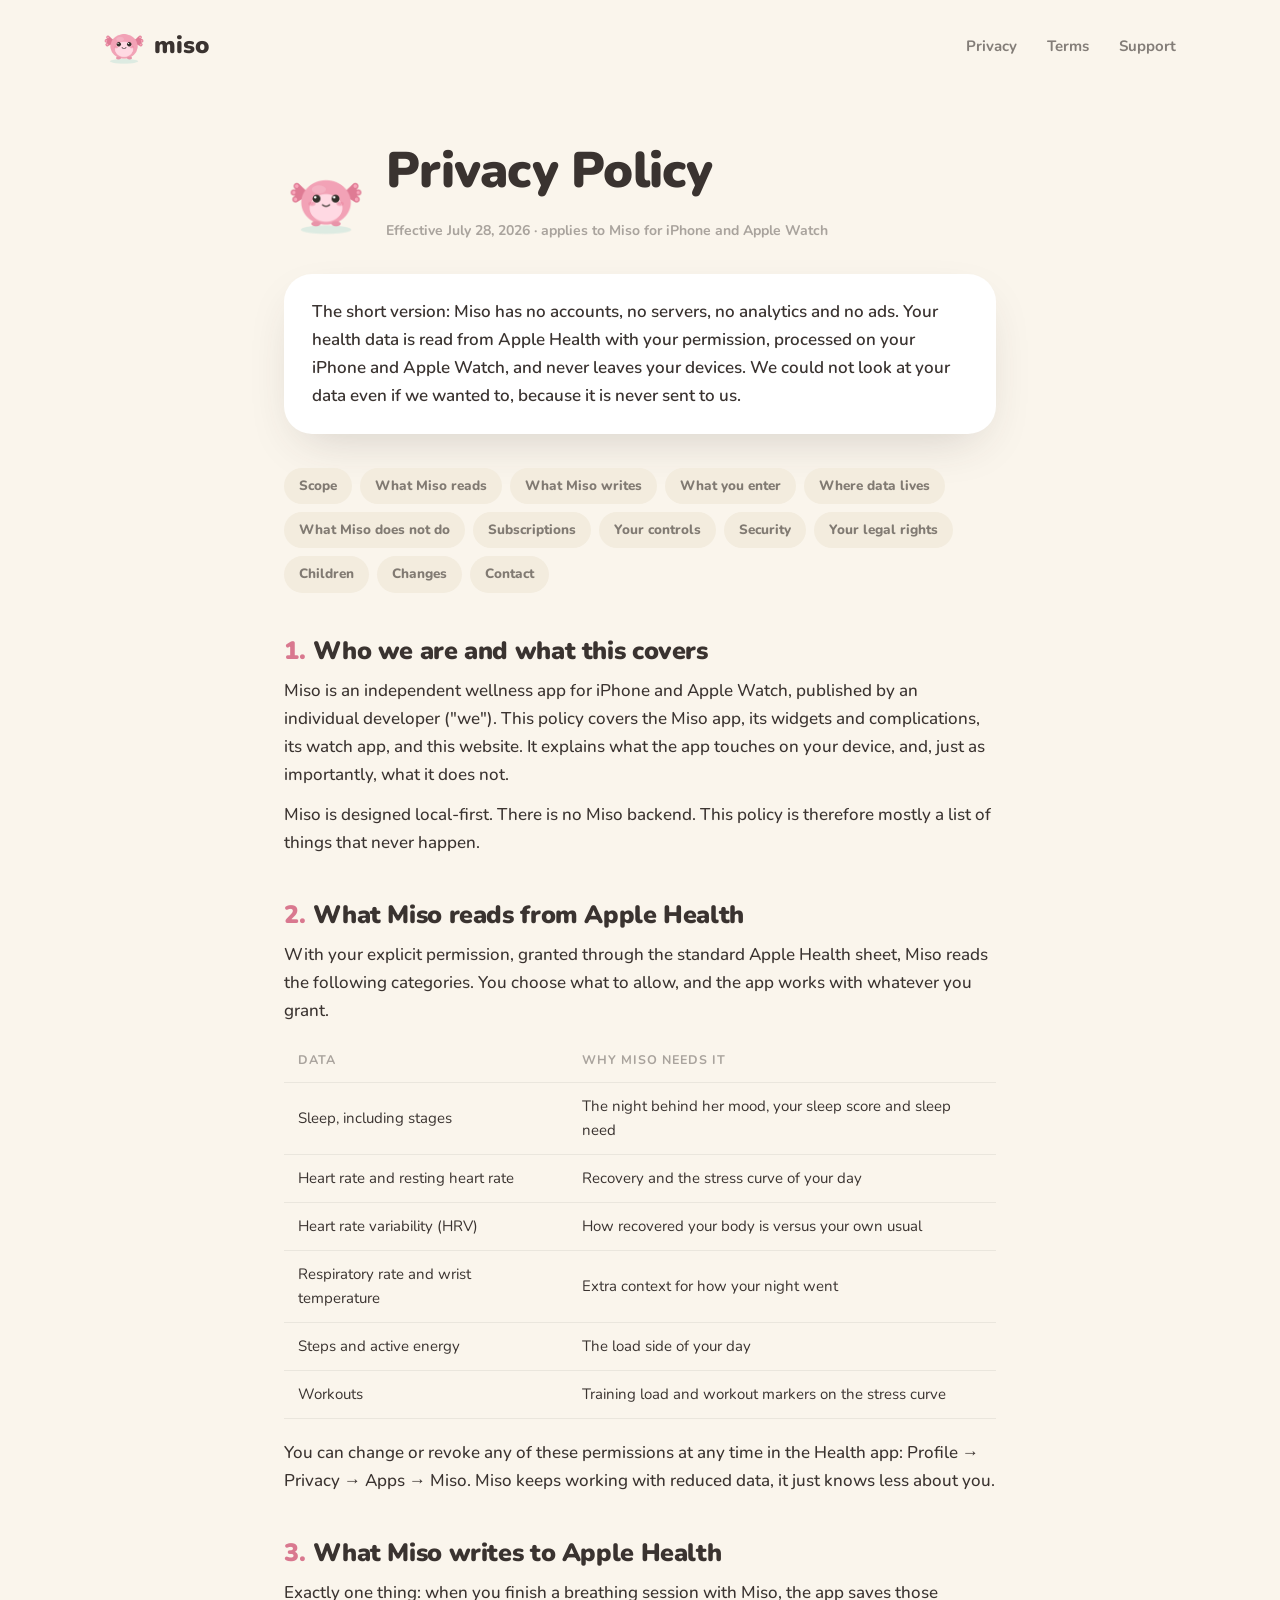
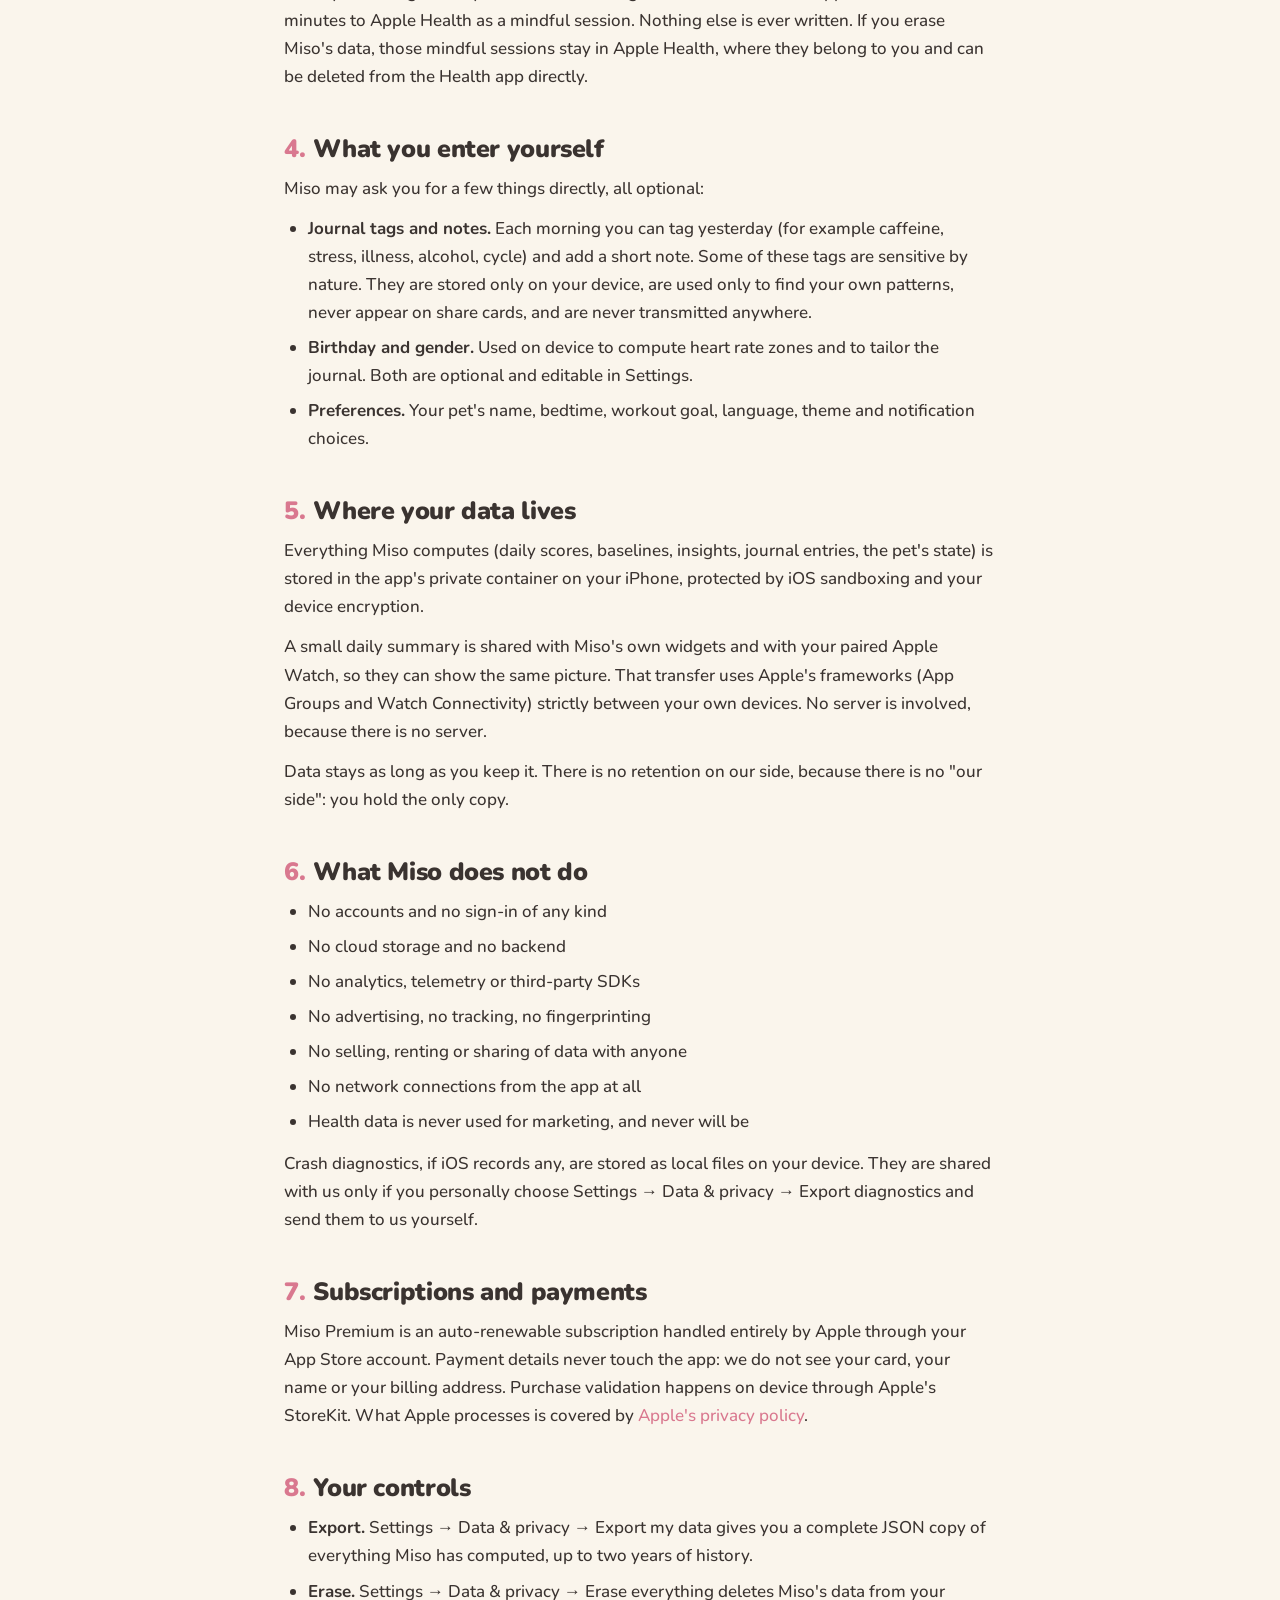
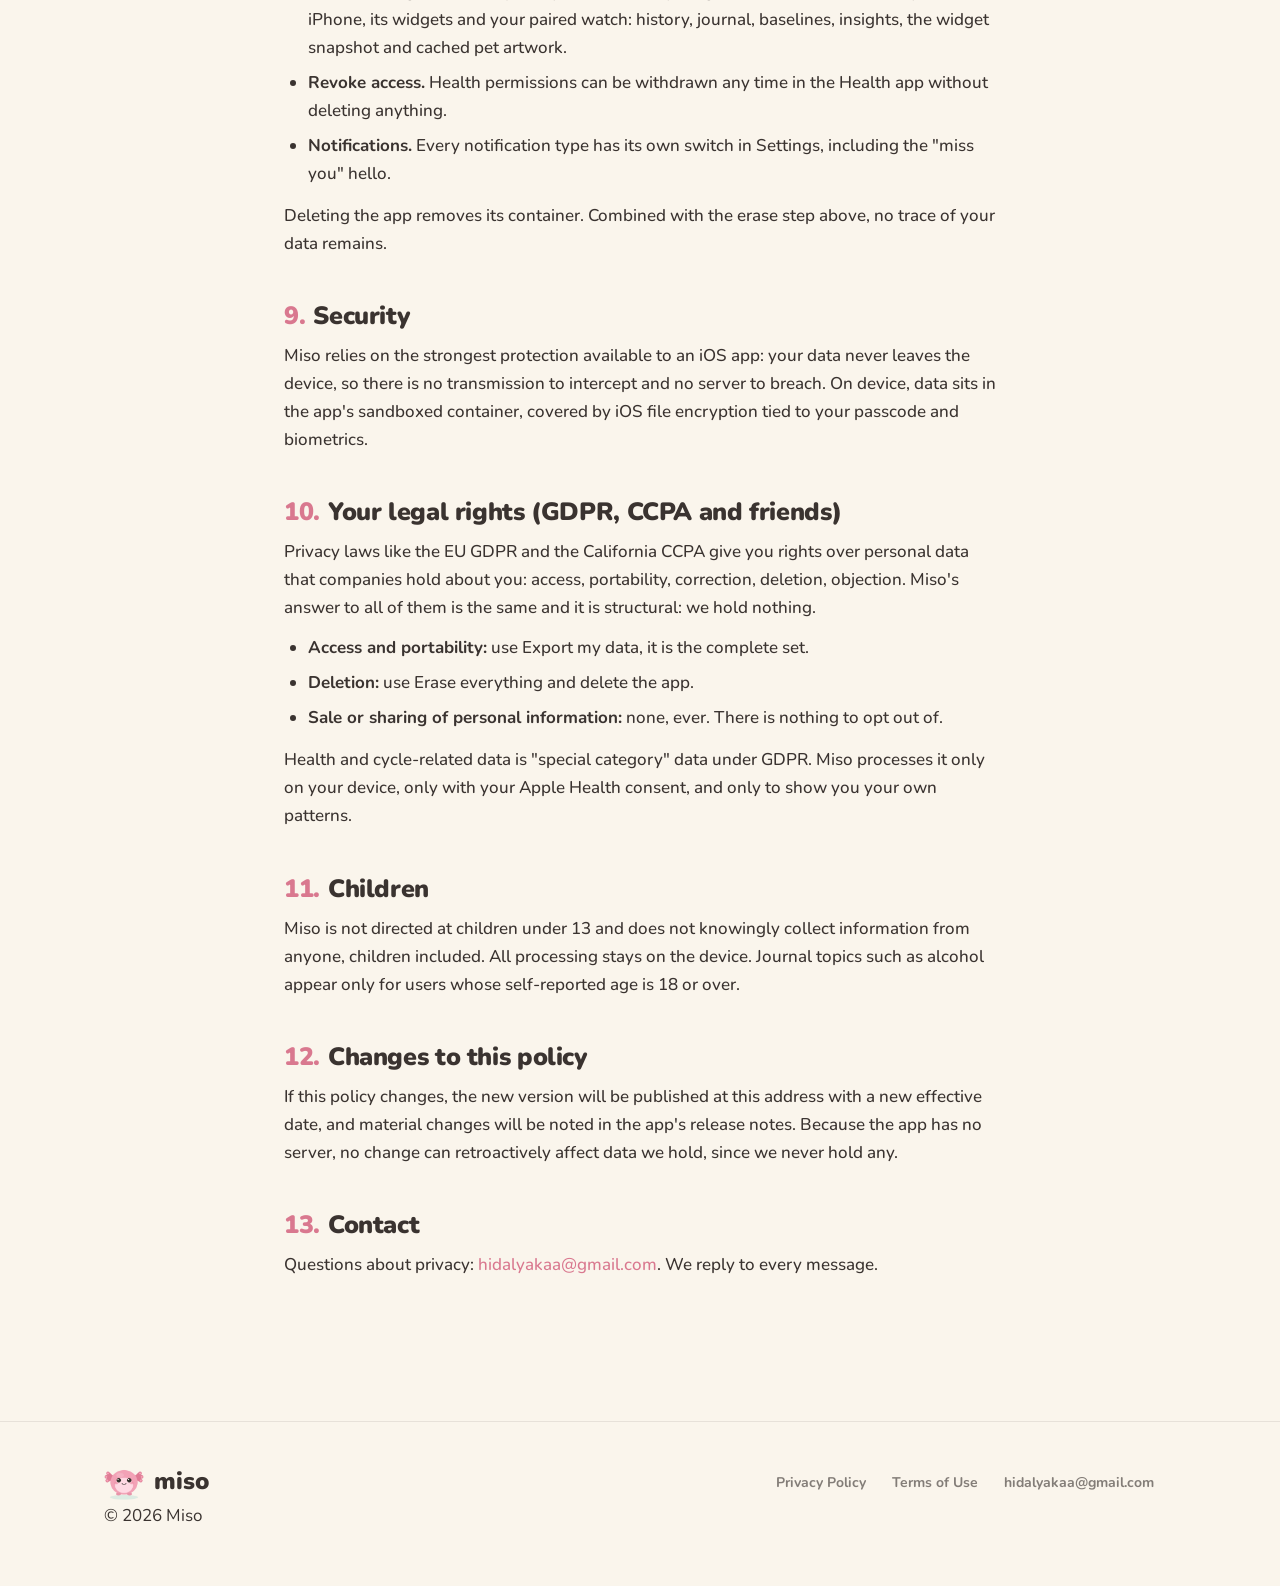
==== commit dcce5563: "Лендинг v2 по фидбеку Иды: профессиональный тон, живее и короче Первый экран — довольная Мисо и полн" ====
--- a/privacy/index.html
+++ b/privacy/index.html
@@ -125,7 +125,7 @@
   <p>If this policy changes, the new version will be published at this address with a new effective date, and material changes will be noted in the app's release notes. Because the app has no server, no change can retroactively affect data we hold, since we never hold any.</p>
 
   <h2 id="contact"><span class="num">13.</span>Contact</h2>
-  <p>Questions about privacy: <a href="mailto:hidalyakaa@gmail.com">hidalyakaa@gmail.com</a>. Plain questions get plain answers, usually within a few days.</p>
+  <p>Questions about privacy: <a href="mailto:hidalyakaa@gmail.com">hidalyakaa@gmail.com</a>. We reply to every message.</p>
 </main>
 
 <footer class="site">
